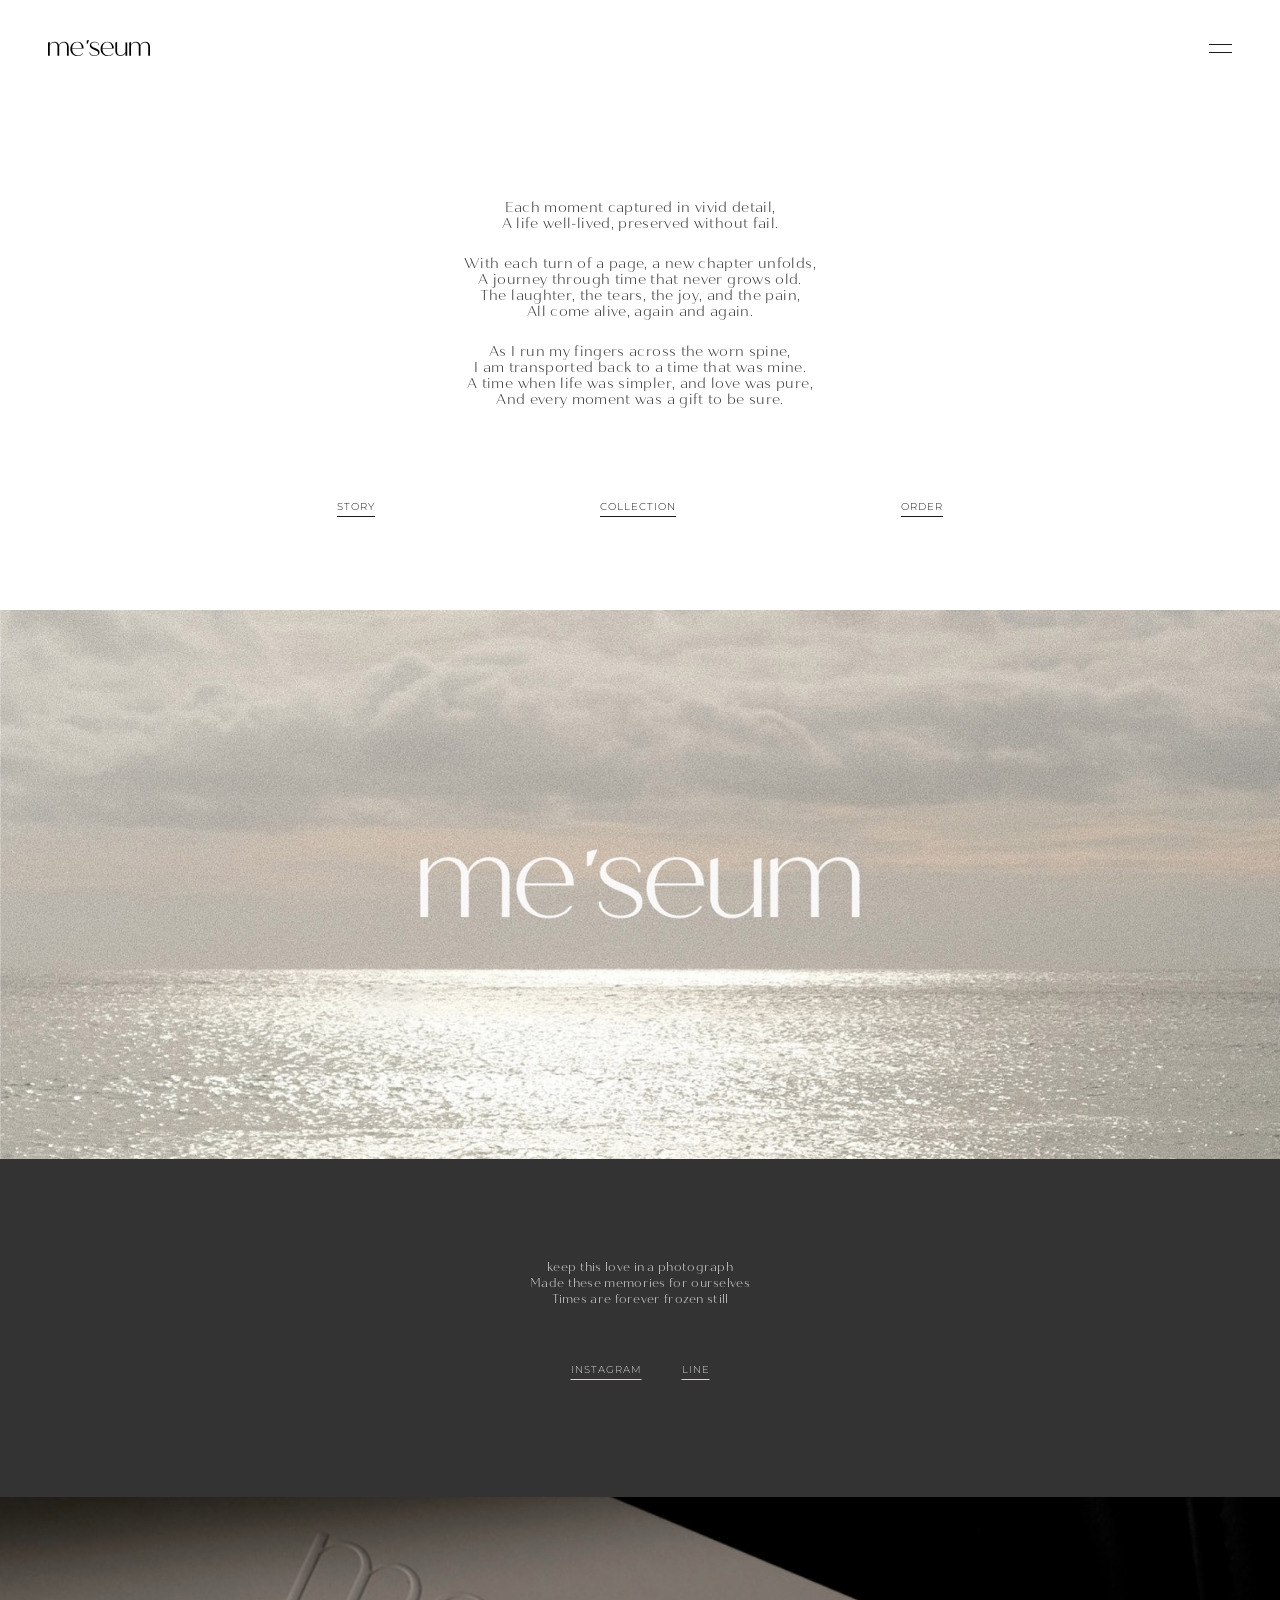
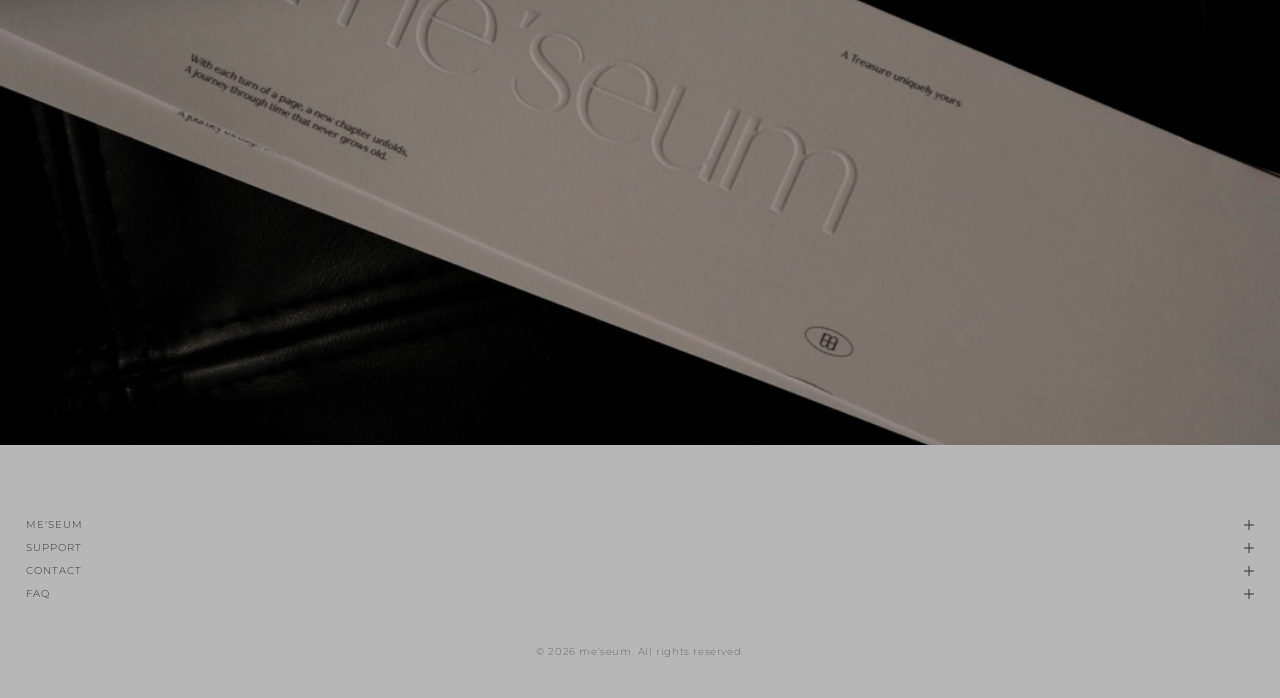
==== index.html @ 97effd2e "Initial commit: me'seum static site Ready for deployment — excludes design reference material (a首頁/," ====
<!DOCTYPE html>
<html lang="zh-Hant">
<head>
<meta charset="UTF-8">
<meta name="viewport" content="width=device-width, initial-scale=1.0, maximum-scale=1.0, user-scalable=no">
<title>me'seum — A Treasure uniquely yours</title>
<meta name="description" content="me'seum，將每一段回憶收藏成冊。專屬於你的紀念相冊品牌。">
<link rel="icon" href="images/logo.svg" type="image/svg+xml">
<link rel="preconnect" href="https://fonts.googleapis.com">
<link rel="preconnect" href="https://fonts.gstatic.com" crossorigin>
<link href="https://fonts.googleapis.com/css2?family=Noto+Serif+TC:wght@200&display=swap" rel="stylesheet">
<link rel="stylesheet" href="style.css?v=9">
</head>
<body>

<header class="site-header" id="siteHeader">
  <a href="#top" class="logo" aria-label="me'seum">
    <img src="images/logo.svg" alt="me'seum">
  </a>
  <button class="menu-toggle" id="menuToggle" aria-label="開啟選單" aria-expanded="false">
    <span></span>
    <span></span>
  </button>
</header>

<nav class="mobile-nav" id="mobileNav">
  <ul>
    <li><a href="story.html" class="nav-link">STORY</a></li>
    <li><a href="collection.html" class="nav-link">COLLECTION</a></li>
    <li><a href="order.html" class="nav-link">ORDER</a></li>
    <li><a href="cart.html" class="nav-link">CART<span data-cart-count hidden></span></a></li>
    <li><a href="lookup.html" class="nav-link">TRACK</a></li>
  </ul>
</nav>

<main id="top">

  <section class="hero" id="story">
    <div class="hero__poem">
      <p>Each moment captured in vivid detail,<br>
      A life well-lived, preserved without fail.</p>

      <p>With each turn of a page, a new chapter unfolds,<br>
      A journey through time that never grows old.<br>
      The laughter, the tears, the joy, and the pain,<br>
      All come alive, again and again.</p>

      <p>As I run my fingers across the worn spine,<br>
      I am transported back to a time that was mine.<br>
      A time when life was simpler, and love was pure,<br>
      And every moment was a gift to be sure.</p>
    </div>

    <ul class="hero__links">
      <li><a href="story.html" class="nav-link">STORY</a></li>
      <li><a href="collection.html" class="nav-link">COLLECTION</a></li>
      <li><a href="order.html" class="nav-link">ORDER</a></li>
    </ul>
  </section>

  <section class="photo-banner" id="collection">
    <img src="images/hero-sea.jpg" alt="me'seum — 平靜海面與天空，象徵時間靜止的回憶片刻" loading="lazy">
  </section>

  <section class="quote" id="quote">
    <p>keep this love in a photograph<br>
    Made these memories for ourselves<br>
    Times are forever frozen still</p>

    <ul class="quote__links">
      <li><a href="https://www.instagram.com/meseum.book?igsh=dnBoNGhxOWt0dWF4" class="nav-link" target="_blank" rel="noopener">INSTAGRAM</a></li>
      <li><a href="https://lin.ee/RDZ6yvA" class="nav-link" target="_blank" rel="noopener">LINE</a></li>
    </ul>
  </section>

  <section class="footer-visual">
    <img src="images/footer-product.jpg" alt="me'seum 紀念相冊實品照" loading="lazy">
  </section>

</main>

<div class="footer-links" id="footerLinks">
  <div class="footer-links__item" data-accordion>
    <button type="button" class="footer-links__row">
      <span>ME'SEUM</span>
      <span class="footer-links__icon"><span></span><span></span></span>
    </button>
    <div class="footer-links__panel">
      <a href="story.html" class="footer-links__sub">關於 meseum</a>
    </div>
  </div>

  <div class="footer-links__item" data-accordion>
    <button type="button" class="footer-links__row">
      <span>SUPPORT</span>
      <span class="footer-links__icon"><span></span><span></span></span>
    </button>
    <div class="footer-links__panel">
      <a href="lookup.html" class="footer-links__sub">訂單查詢</a>
      <a href="customer-service.html?tab=payment" class="footer-links__sub">付款方式</a>
      <a href="customer-service.html?tab=terms" class="footer-links__sub">訂購須知</a>
      <a href="customer-service.html?tab=overseas" class="footer-links__sub">海外服務</a>
    </div>
  </div>

  <div class="footer-links__item" data-accordion>
    <button type="button" class="footer-links__row">
      <span>CONTACT</span>
      <span class="footer-links__icon"><span></span><span></span></span>
    </button>
    <div class="footer-links__panel">
      <a href="https://lin.ee/RDZ6yvA" class="footer-links__sub" target="_blank" rel="noopener">LINE</a>
      <a href="https://www.instagram.com/meseum.book?igsh=dnBoNGhxOWt0dWF4" class="footer-links__sub" target="_blank" rel="noopener">INSTAGRAM</a>
      <a href="mailto:meseum.book@gmail.com" class="footer-links__sub">EMAIL</a>
    </div>
  </div>

  <div class="footer-links__item" data-accordion>
    <button type="button" class="footer-links__row">
      <span>FAQ</span>
      <span class="footer-links__icon"><span></span><span></span></span>
    </button>
    <div class="footer-links__panel">
      <a href="customer-service.html" class="footer-links__sub">常見問題</a>
    </div>
  </div>

  <p class="footer-links__copyright">&copy; <span id="year"></span> me&rsquo;seum. All rights reserved.</p>
</div>

<script src="cart-store.js?v=7"></script>
<script src="script.js?v=11"></script>
</body>
</html>
---- style.css ----
/* ---------- Fonts ---------- */
@font-face {
  font-family: 'Quiche Sans';
  src: url('fonts/QuicheSans-Light.otf') format('opentype');
  font-weight: 300;
  font-style: normal;
  font-display: swap;
  /* Fontspring demo build swaps several glyphs for promo dingbats — hyphen,
     parentheses, slash, and the digit 4 confirmed so far; restrict this face
     to the letters/digits/space known to be safe so the fallback font in the
     stack supplies the rest. If another swapped glyph turns up, exclude its
     code point here too. */
  unicode-range: U+20, U+30-33, U+35-39, U+41-5A, U+61-7A;
}

@font-face {
  font-family: 'Quiche Sans';
  src: url('fonts/QuicheSans-LightItalic.otf') format('opentype');
  font-weight: 300;
  font-style: italic;
  font-display: swap;
  unicode-range: U+20, U+30-33, U+35-39, U+41-5A, U+61-7A;
}

@font-face {
  font-family: 'Montserrat';
  src: url('fonts/Montserrat-Variable.ttf') format('truetype-variations');
  font-weight: 100 900;
  font-style: normal;
  font-display: swap;
}

:root {
  --dark-gray: #333333;
}

/* ---------- Reset & base ---------- */
* {
  margin: 0;
  padding: 0;
  box-sizing: border-box;
}

html {
  scroll-behavior: smooth;
}

body {
  font-family: 'Quiche Sans', 'Noto Sans TC', sans-serif;
  font-weight: 300;
  color: #1a1a1a;
  background: #fff;
  -webkit-font-smoothing: antialiased;
  overflow-x: hidden;
}

img {
  display: block;
  max-width: 100%;
}

a {
  color: inherit;
  text-decoration: none;
}

ul {
  list-style: none;
}

/* nav / menu copy: Montserrat Light, 10pt, tracking 0.1em */
.nav-link {
  font-family: 'Montserrat', sans-serif;
  font-weight: 300;
  font-size: 10px;
  letter-spacing: 0.1em;
  text-underline-offset: 6px;
  text-decoration: underline;
  text-decoration-thickness: 1px;
  transition: opacity 0.25s ease;
}

.nav-link:hover {
  opacity: 0.55;
}

/* ---------- Header ---------- */
.site-header {
  position: fixed;
  top: 0;
  left: 0;
  right: 0;
  z-index: 100;
  display: flex;
  align-items: center;
  justify-content: space-between;
  padding: 40px 26px 20px;
  background: rgba(255, 255, 255, 0.92);
  backdrop-filter: blur(6px);
  transition: background 0.3s ease;
}

.logo img {
  height: 16px;
  width: auto;
}

.menu-toggle {
  width: 23px;
  height: 9px;
  background: none;
  border: none;
  cursor: pointer;
  display: flex;
  flex-direction: column;
  justify-content: space-between;
  padding: 0;
}

.menu-toggle span {
  display: block;
  height: 1px;
  width: 100%;
  background: #1a1a1a;
  transition: transform 0.3s ease, opacity 0.3s ease;
}

.menu-toggle[aria-expanded="true"] span:nth-child(1) {
  transform: translateY(4px) rotate(45deg);
}

.menu-toggle[aria-expanded="true"] span:nth-child(2) {
  transform: translateY(-4px) rotate(-45deg);
}

/* ---------- Mobile nav overlay ---------- */
.mobile-nav {
  position: fixed;
  inset: 0;
  z-index: 90;
  background: #fff;
  display: flex;
  flex-direction: column;
  align-items: center;
  justify-content: center;
  gap: 56px;
  opacity: 0;
  visibility: hidden;
  transform: translateY(-8px);
  transition: opacity 0.35s ease, transform 0.35s ease, visibility 0.35s;
}

.mobile-nav.is-open {
  opacity: 1;
  visibility: visible;
  transform: translateY(0);
}

.mobile-nav ul {
  display: flex;
  flex-direction: column;
  align-items: center;
  gap: 32px;
}

.mobile-nav .nav-link {
  font-size: 15px;
  text-decoration: none;
}

/* ---------- Hero / poem ---------- */
.hero {
  padding: 509px 26px 40px;
}

.hero__poem {
  display: flex;
  flex-direction: column;
  gap: 1.5em;
}

/* body copy: Quiche Sans Light, 12pt, tracking 0.025em, line-height 16pt */
.hero__poem p {
  font-family: 'Quiche Sans', 'Montserrat', sans-serif;
  font-weight: 300;
  font-size: 12px;
  line-height: 16px;
  letter-spacing: 0.025em;
  color: #333;
}

.hero__links {
  display: flex;
  justify-content: space-between;
  align-items: center;
  margin-top: 87px;
  padding: 0 17px;
}

/* ---------- Photo banner ---------- */
.photo-banner {
  position: relative;
  width: 100%;
  aspect-ratio: 1 / 1;
  overflow: hidden;
}

.photo-banner img {
  width: 100%;
  height: 100%;
  object-fit: cover;
}

/* ---------- Quote section ---------- */
.quote {
  background: var(--dark-gray);
  color: #d9d6d2;
  padding: 71px 26px 88px;
}

.quote p {
  font-family: 'Quiche Sans', 'Montserrat', sans-serif;
  font-weight: 300;
  font-size: 12px;
  line-height: 16px;
  letter-spacing: 0.025em;
}

.quote__links {
  display: flex;
  gap: 40px;
  margin-top: 51px;
  padding: 0 17px;
}

.quote .nav-link {
  color: #d9d6d2;
}

/* ---------- Footer visual ---------- */
.footer-visual {
  width: 100%;
  aspect-ratio: 839 / 1130;
  background: #000;
  overflow: hidden;
}

.footer-visual img {
  width: 100%;
  height: 100%;
  object-fit: cover;
  opacity: 0.96;
}

/* ---------- Footer accordion links (shown on every page) ---------- */
.footer-links {
  background: #b7b7b7;
  padding: 68px 0 40px;
}

.footer-links__row {
  width: 100%;
  display: flex;
  align-items: center;
  justify-content: space-between;
  gap: 12px;
  padding: 5px 26px;
  background: none;
  border: none;
  cursor: pointer;
  font-family: 'Montserrat', sans-serif;
  font-weight: 300;
  font-size: 10px;
  letter-spacing: 0.1em;
  color: #333333;
  text-transform: uppercase;
}

.footer-links__icon {
  position: relative;
  width: 10px;
  height: 10px;
  flex: none;
}

.footer-links__icon span {
  position: absolute;
  background: #333333;
}

.footer-links__icon span:nth-child(1) {
  top: 50%;
  left: 0;
  width: 100%;
  height: 1px;
  transform: translateY(-50%);
}

.footer-links__icon span:nth-child(2) {
  left: 50%;
  top: 0;
  width: 1px;
  height: 100%;
  transform: translateX(-50%);
  transition: transform 0.2s ease;
}

.footer-links__item.is-open .footer-links__icon span:nth-child(2) {
  transform: translateX(-50%) scaleY(0);
}

.footer-links__panel {
  display: none;
  flex-direction: column;
  gap: 10px;
  padding: 4px 26px 14px;
}

.footer-links__item.is-open .footer-links__panel {
  display: flex;
}

.footer-links__sub {
  font-family: 'Noto Serif TC', serif;
  font-weight: 200;
  font-size: 12px;
  letter-spacing: 0.025em;
  color: #666666;
  text-decoration: none;
  width: fit-content;
}

.footer-links__sub:hover {
  color: #333333;
}

.footer-links__copyright {
  margin-top: 40px;
  text-align: center;
  font-family: 'Montserrat', sans-serif;
  font-size: 10px;
  letter-spacing: 0.06em;
  color: #666666;
}

/* ---------- Responsive: tablet / desktop ---------- */
@media (min-width: 700px) {
  .site-header {
    padding: 40px 48px 20px;
  }

  .hero {
    padding: 200px 48px 96px;
    display: flex;
    flex-direction: column;
    align-items: center;
  }

  .hero__poem {
    text-align: center;
    align-items: center;
  }

  .hero__poem p {
    font-size: 14px;
  }

  .hero__links {
    max-width: 640px;
    width: 100%;
  }

  .photo-banner,
  .footer-visual {
    aspect-ratio: 16 / 9;
  }

  .quote {
    padding: 100px 48px 120px;
    text-align: center;
    display: flex;
    flex-direction: column;
    align-items: center;
  }

  .quote p {
    text-align: center;
  }
}

@media (min-width: 1080px) {
  .photo-banner,
  .footer-visual {
    aspect-ratio: 21 / 9;
  }
}

/* ---------- Reveal on scroll ---------- */
.reveal {
  opacity: 0;
  transform: translateY(18px);
  transition: opacity 0.4s ease, transform 0.4s ease;
}

.reveal.is-visible {
  opacity: 1;
  transform: translateY(0);
}
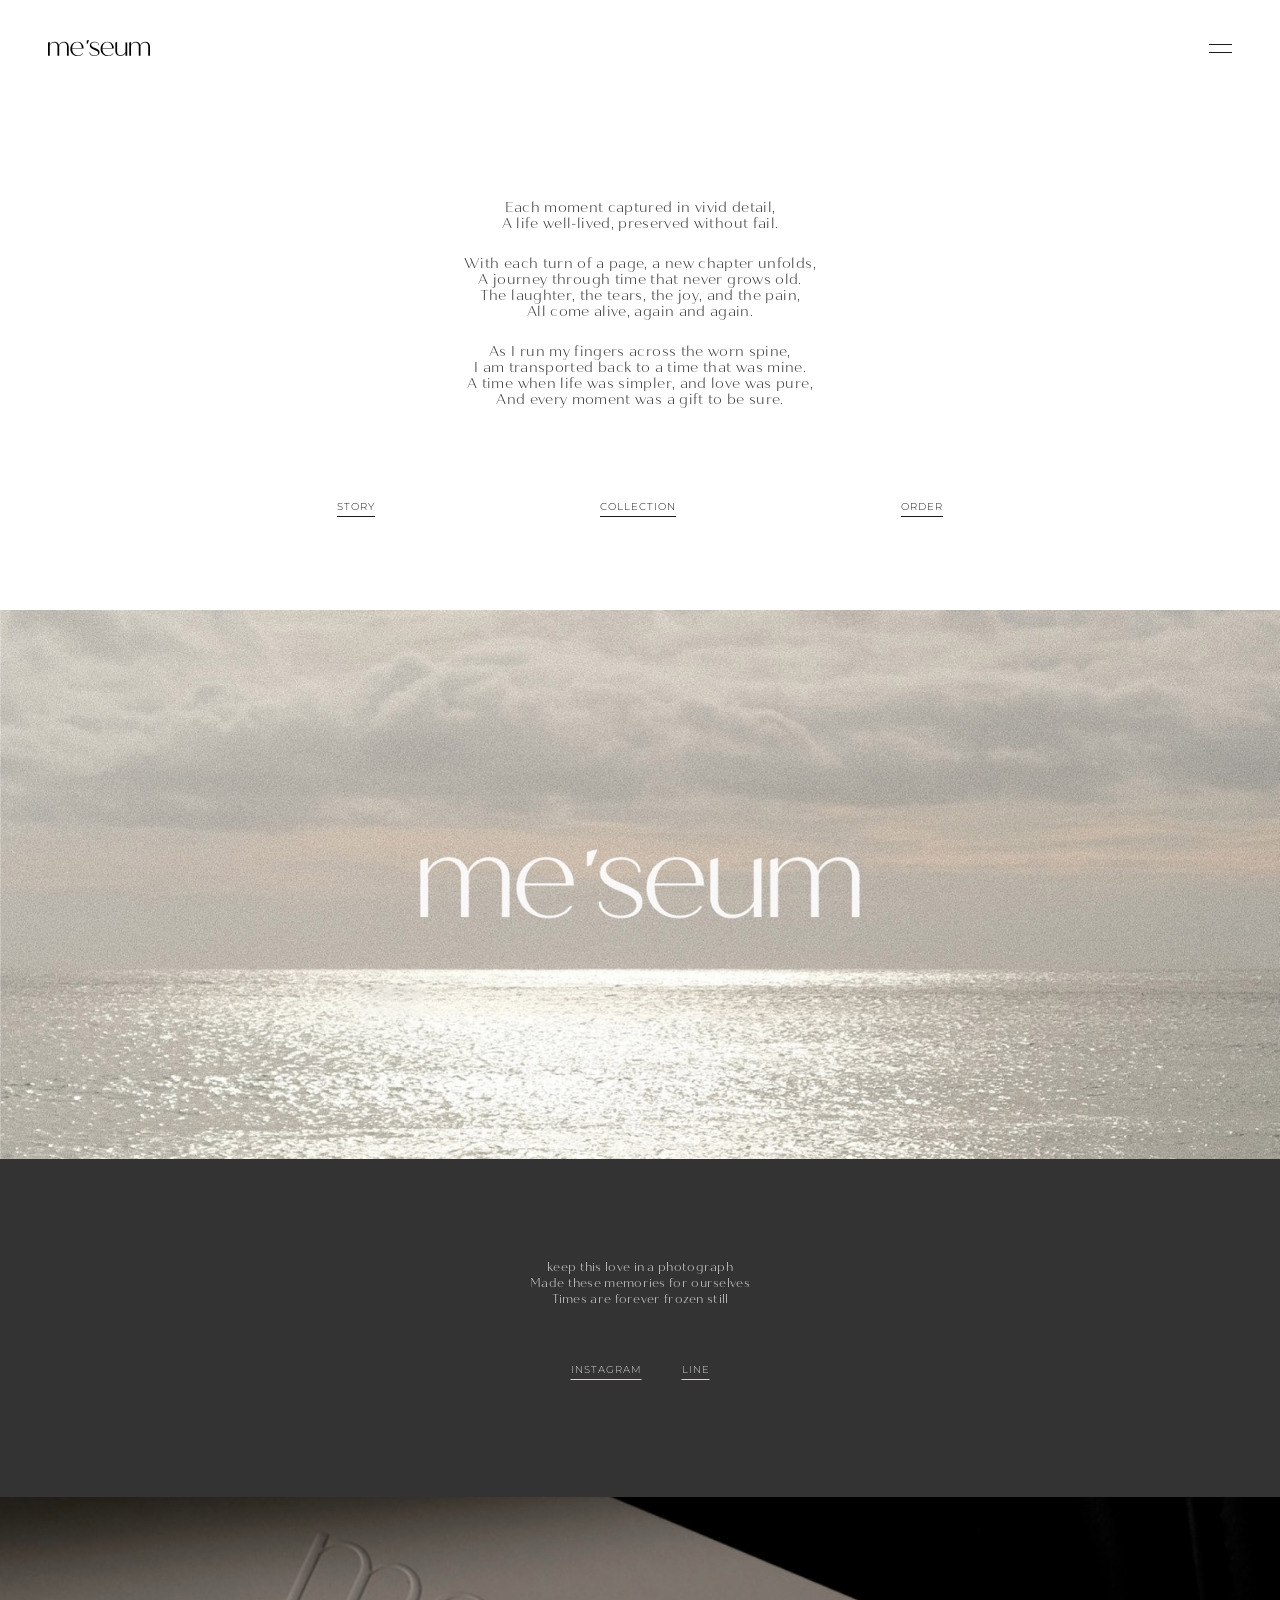
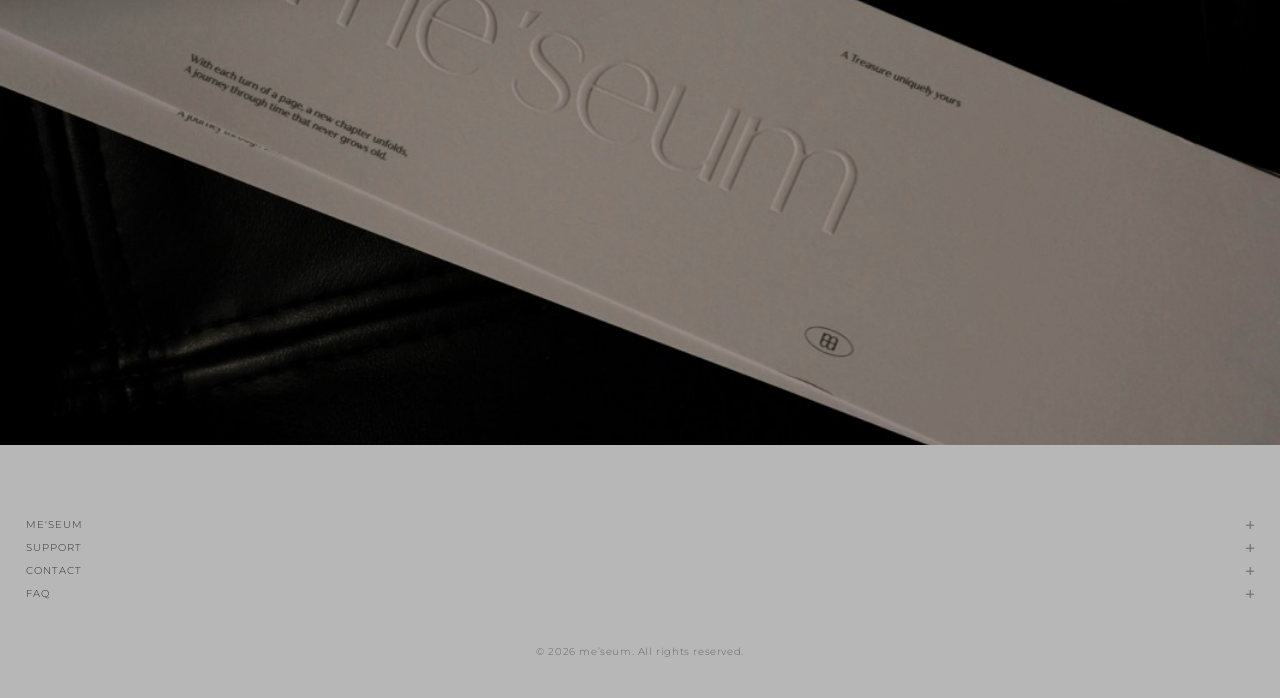
==== commit ca75536c: "Update cart shipping, story page, and collection/production pages Co-Authored-By: Claude Sonnet 5 <n" ====
--- a/index.html
+++ b/index.html
@@ -9,7 +9,7 @@
 <link rel="preconnect" href="https://fonts.googleapis.com">
 <link rel="preconnect" href="https://fonts.gstatic.com" crossorigin>
 <link href="https://fonts.googleapis.com/css2?family=Noto+Serif+TC:wght@200&display=swap" rel="stylesheet">
-<link rel="stylesheet" href="style.css?v=9">
+<link rel="stylesheet" href="style.css?v=13">
 </head>
 <body>
 
@@ -25,11 +25,10 @@
 
 <nav class="mobile-nav" id="mobileNav">
   <ul>
-    <li><a href="story.html" class="nav-link">STORY</a></li>
-    <li><a href="collection.html" class="nav-link">COLLECTION</a></li>
-    <li><a href="order.html" class="nav-link">ORDER</a></li>
-    <li><a href="cart.html" class="nav-link">CART<span data-cart-count hidden></span></a></li>
-    <li><a href="lookup.html" class="nav-link">TRACK</a></li>
+    <li><a href="collection.html" class="nav-link">Collection</a></li>
+    <li><a href="order.html" class="nav-link">Order</a></li>
+    <li><a href="cart.html" class="nav-link">Cart<span data-cart-count hidden></span></a></li>
+    <li><a href="lookup.html" class="nav-link">Track</a></li>
   </ul>
 </nav>
 
@@ -109,9 +108,9 @@
       <span class="footer-links__icon"><span></span><span></span></span>
     </button>
     <div class="footer-links__panel">
-      <a href="https://lin.ee/RDZ6yvA" class="footer-links__sub" target="_blank" rel="noopener">LINE</a>
-      <a href="https://www.instagram.com/meseum.book?igsh=dnBoNGhxOWt0dWF4" class="footer-links__sub" target="_blank" rel="noopener">INSTAGRAM</a>
-      <a href="mailto:meseum.book@gmail.com" class="footer-links__sub">EMAIL</a>
+      <a href="https://lin.ee/RDZ6yvA" class="footer-links__sub" target="_blank" rel="noopener">Line</a>
+      <a href="https://www.instagram.com/meseum.book?igsh=dnBoNGhxOWt0dWF4" class="footer-links__sub" target="_blank" rel="noopener">Instagram</a>
+      <a href="mailto:meseum.book@gmail.com" class="footer-links__sub">Email</a>
     </div>
   </div>
 
@@ -129,6 +128,6 @@
 </div>
 
 <script src="cart-store.js?v=7"></script>
-<script src="script.js?v=11"></script>
+<script src="script.js?v=12"></script>
 </body>
 </html>
--- a/style.css
+++ b/style.css
@@ -141,9 +141,9 @@
   background: #fff;
   display: flex;
   flex-direction: column;
-  align-items: center;
-  justify-content: center;
-  gap: 56px;
+  align-items: flex-end;
+  justify-content: flex-start;
+  padding: 150px 26px 0;
   opacity: 0;
   visibility: hidden;
   transform: translateY(-8px);
@@ -159,12 +159,16 @@
 .mobile-nav ul {
   display: flex;
   flex-direction: column;
-  align-items: center;
-  gap: 32px;
+  align-items: flex-end;
+  gap: 10px;
 }
 
 .mobile-nav .nav-link {
-  font-size: 15px;
+  font-family: 'Noto Serif TC', serif;
+  font-weight: 300;
+  font-size: 14px;
+  letter-spacing: 0.02em;
+  color: #333;
   text-decoration: none;
 }
 
@@ -278,28 +282,28 @@
 
 .footer-links__icon {
   position: relative;
-  width: 10px;
-  height: 10px;
+  width: 8px;
+  height: 8px;
   flex: none;
 }
 
 .footer-links__icon span {
   position: absolute;
-  background: #333333;
+  background: #666666;
 }
 
 .footer-links__icon span:nth-child(1) {
   top: 50%;
   left: 0;
   width: 100%;
-  height: 1px;
+  height: 0.6px;
   transform: translateY(-50%);
 }
 
 .footer-links__icon span:nth-child(2) {
   left: 50%;
   top: 0;
-  width: 1px;
+  width: 0.6px;
   height: 100%;
   transform: translateX(-50%);
   transition: transform 0.2s ease;
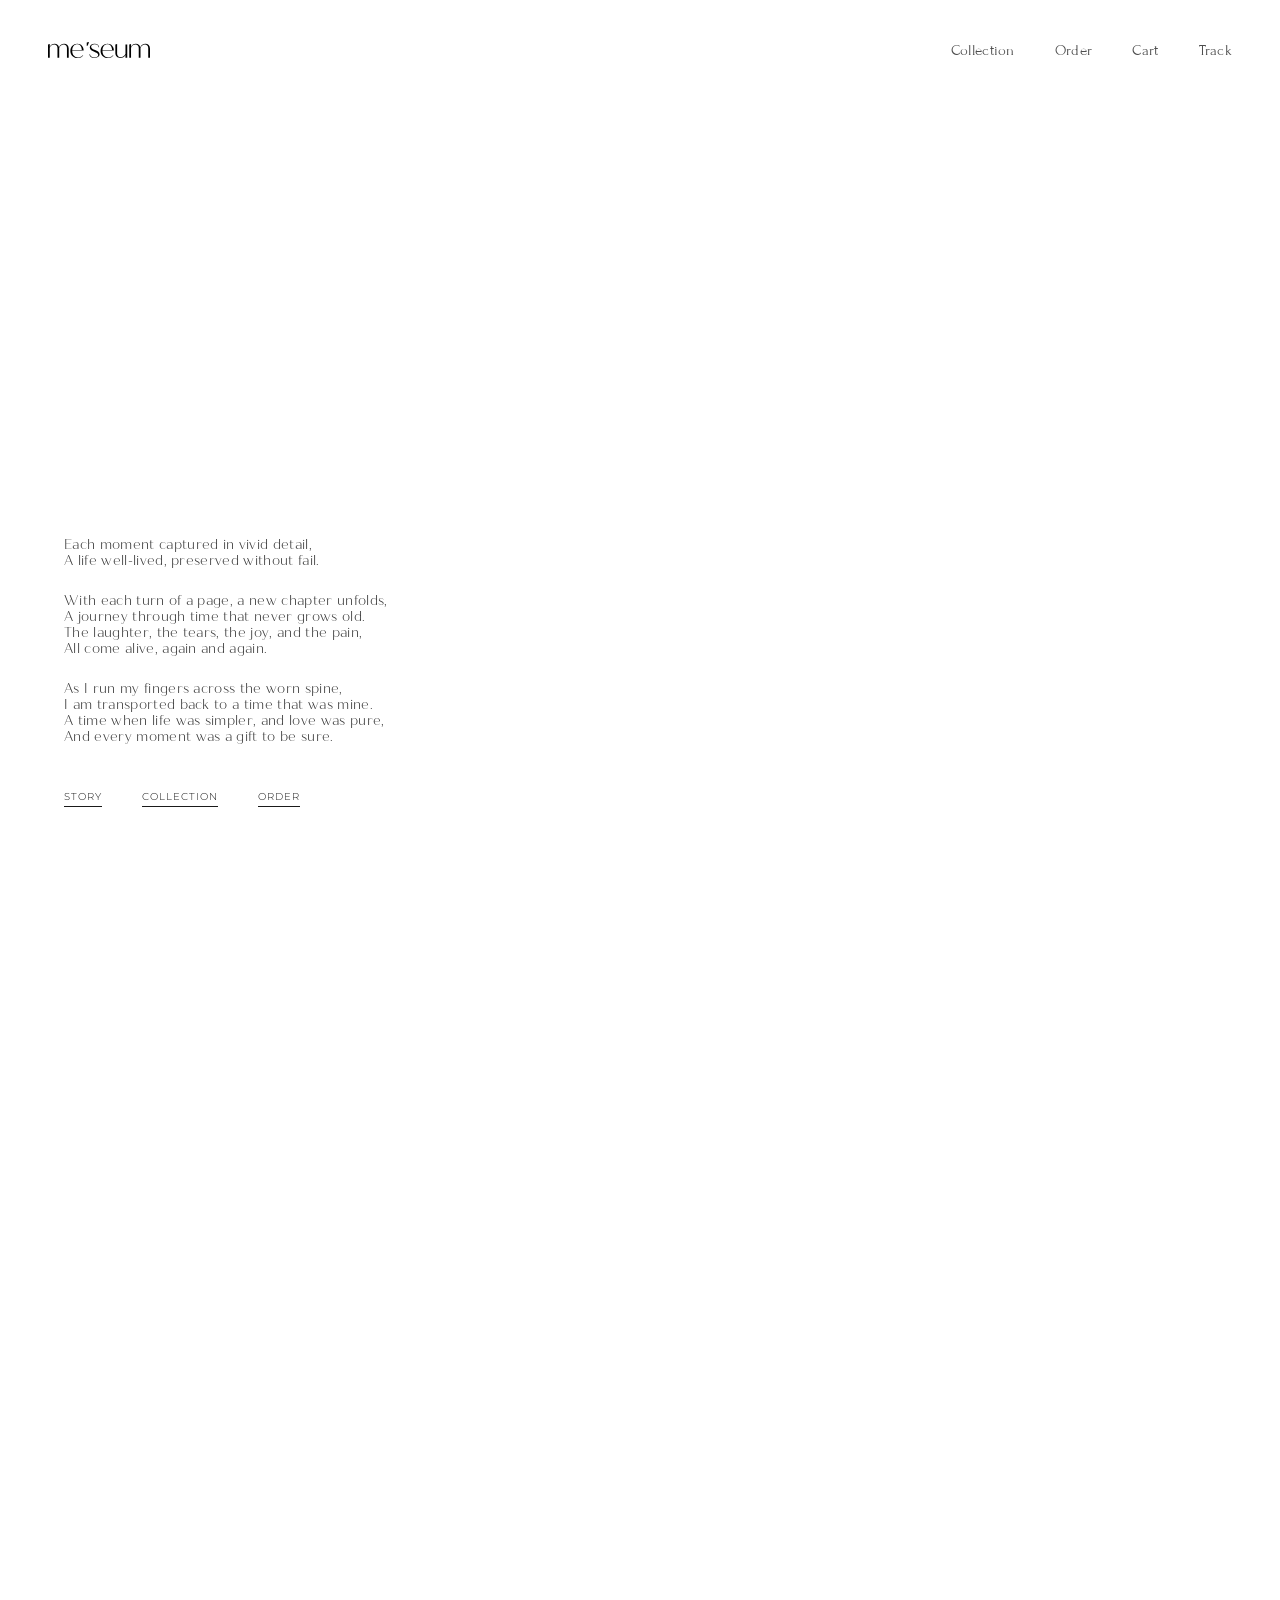
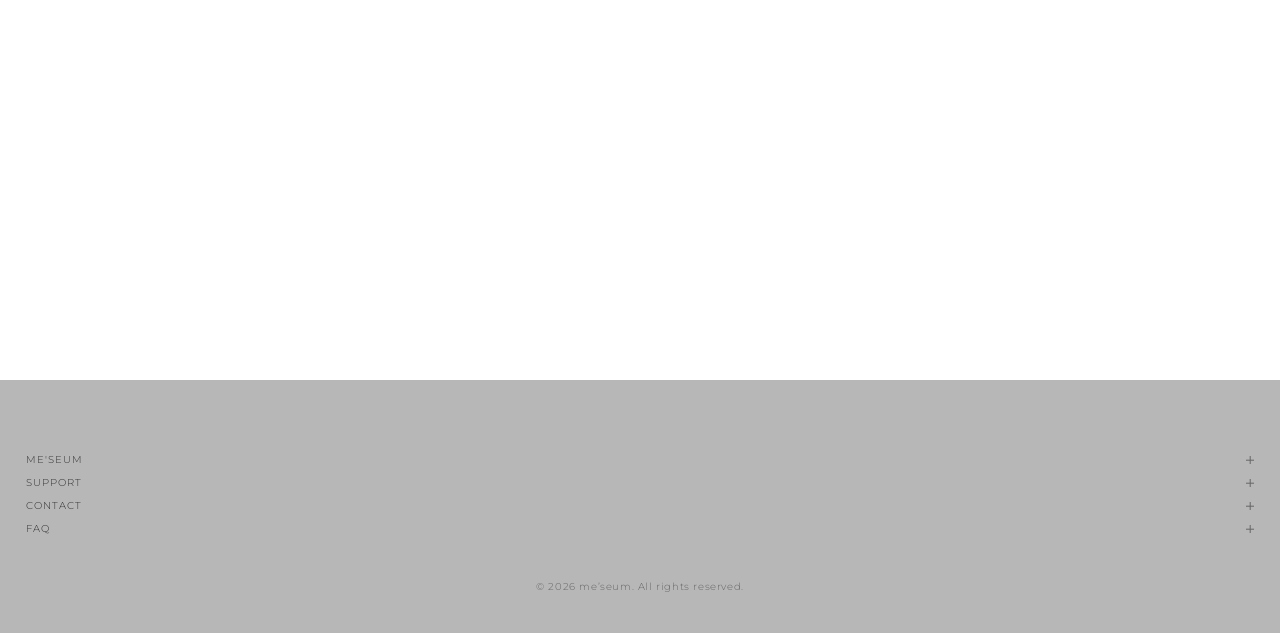
==== commit 54189f88: "Add desktop split-screen layout for home/collection pages and discount code system Desktop (1024px+)" ====
--- a/index.html
+++ b/index.html
@@ -8,15 +8,23 @@
 <link rel="icon" href="images/logo.svg" type="image/svg+xml">
 <link rel="preconnect" href="https://fonts.googleapis.com">
 <link rel="preconnect" href="https://fonts.gstatic.com" crossorigin>
-<link href="https://fonts.googleapis.com/css2?family=Noto+Serif+TC:wght@200&display=swap" rel="stylesheet">
-<link rel="stylesheet" href="style.css?v=13">
+<link href="https://fonts.googleapis.com/css2?family=Forum&family=Noto+Serif+TC:wght@200&display=swap" rel="stylesheet">
+<link rel="stylesheet" href="style.css?v=21">
 </head>
-<body>
+<body class="transparent-header">
 
 <header class="site-header" id="siteHeader">
-  <a href="#top" class="logo" aria-label="me'seum">
+  <a href="/" class="logo" aria-label="me'seum">
     <img src="images/logo.svg" alt="me'seum">
   </a>
+  <nav class="desktop-nav">
+    <ul>
+      <li><a href="collection.html" class="nav-link">Collection</a></li>
+      <li><a href="order.html" class="nav-link">Order</a></li>
+      <li><a href="cart.html" class="nav-link">Cart<span data-cart-count hidden></span></a></li>
+      <li><a href="lookup.html" class="nav-link">Track</a></li>
+    </ul>
+  </nav>
   <button class="menu-toggle" id="menuToggle" aria-label="開啟選單" aria-expanded="false">
     <span></span>
     <span></span>
@@ -34,47 +42,59 @@
 
 <main id="top">
 
-  <section class="hero" id="story">
-    <div class="hero__poem">
-      <p>Each moment captured in vivid detail,<br>
-      A life well-lived, preserved without fail.</p>
+  <div class="split-hero">
+    <div class="split-hero__pin">
 
-      <p>With each turn of a page, a new chapter unfolds,<br>
-      A journey through time that never grows old.<br>
-      The laughter, the tears, the joy, and the pain,<br>
-      All come alive, again and again.</p>
+      <section class="hero" id="story">
+        <div class="hero__poem">
+          <p>Each moment captured in vivid detail,<br>
+          A life well-lived, preserved without fail.</p>
 
-      <p>As I run my fingers across the worn spine,<br>
-      I am transported back to a time that was mine.<br>
-      A time when life was simpler, and love was pure,<br>
-      And every moment was a gift to be sure.</p>
+          <p>With each turn of a page, a new chapter unfolds,<br>
+          A journey through time that never grows old.<br>
+          The laughter, the tears, the joy, and the pain,<br>
+          All come alive, again and again.</p>
+
+          <p>As I run my fingers across the worn spine,<br>
+          I am transported back to a time that was mine.<br>
+          A time when life was simpler, and love was pure,<br>
+          And every moment was a gift to be sure.</p>
+        </div>
+
+        <ul class="hero__links">
+          <li><a href="story.html" class="nav-link">STORY</a></li>
+          <li><a href="collection.html" class="nav-link">COLLECTION</a></li>
+          <li><a href="order.html" class="nav-link">ORDER</a></li>
+        </ul>
+      </section>
+
+      <section class="photo-banner" id="collection">
+        <picture>
+          <source media="(min-width: 1024px)" srcset="images/hero-sea-desktop.jpg">
+          <img src="images/hero-sea.jpg" alt="me'seum — 平靜海面與天空，象徵時間靜止的回憶片刻" loading="lazy">
+        </picture>
+      </section>
+
+      <section class="quote" id="quote">
+        <p>keep this love in a photograph<br>
+        Made these memories for ourselves<br>
+        Times are forever frozen still</p>
+
+        <ul class="quote__links">
+          <li><a href="https://www.instagram.com/meseum.book?igsh=dnBoNGhxOWt0dWF4" class="nav-link" target="_blank" rel="noopener">INSTAGRAM</a></li>
+          <li><a href="https://lin.ee/RDZ6yvA" class="nav-link" target="_blank" rel="noopener">LINE</a></li>
+        </ul>
+      </section>
+
+      <section class="footer-visual">
+        <picture>
+          <source media="(min-width: 1024px)" srcset="images/footer-product-desktop.jpg">
+          <img src="images/footer-product.jpg" alt="me'seum 紀念相冊實品照" loading="lazy">
+        </picture>
+      </section>
+
     </div>
-
-    <ul class="hero__links">
-      <li><a href="story.html" class="nav-link">STORY</a></li>
-      <li><a href="collection.html" class="nav-link">COLLECTION</a></li>
-      <li><a href="order.html" class="nav-link">ORDER</a></li>
-    </ul>
-  </section>
-
-  <section class="photo-banner" id="collection">
-    <img src="images/hero-sea.jpg" alt="me'seum — 平靜海面與天空，象徵時間靜止的回憶片刻" loading="lazy">
-  </section>
-
-  <section class="quote" id="quote">
-    <p>keep this love in a photograph<br>
-    Made these memories for ourselves<br>
-    Times are forever frozen still</p>
-
-    <ul class="quote__links">
-      <li><a href="https://www.instagram.com/meseum.book?igsh=dnBoNGhxOWt0dWF4" class="nav-link" target="_blank" rel="noopener">INSTAGRAM</a></li>
-      <li><a href="https://lin.ee/RDZ6yvA" class="nav-link" target="_blank" rel="noopener">LINE</a></li>
-    </ul>
-  </section>
-
-  <section class="footer-visual">
-    <img src="images/footer-product.jpg" alt="me'seum 紀念相冊實品照" loading="lazy">
-  </section>
+  </div>
 
 </main>
 
@@ -128,6 +148,6 @@
 </div>
 
 <script src="cart-store.js?v=7"></script>
-<script src="script.js?v=12"></script>
+<script src="script.js?v=14"></script>
 </body>
 </html>
--- a/style.css
+++ b/style.css
@@ -52,6 +52,18 @@
   background: #fff;
   -webkit-font-smoothing: antialiased;
   overflow-x: hidden;
+  display: flex;
+  flex-direction: column;
+  min-height: 100vh;
+}
+
+/* Sticky footer: on short pages (e.g. lookup.html with no results yet),
+   main absorbs any leftover viewport height so .footer-links always sits
+   flush against the bottom edge instead of floating mid-page with blank
+   white space below it. Doesn't affect the homepage — .split-hero's own
+   220vh height already exceeds the viewport on its own. */
+main {
+  flex: 1 0 auto;
 }
 
 img {
@@ -172,6 +184,23 @@
   text-decoration: none;
 }
 
+/* ---------- Desktop nav (shown instead of the hamburger at desktop
+   widths) — hidden on mobile/tablet, where the hamburger + overlay handles
+   navigation instead. ---------- */
+.desktop-nav {
+  display: none;
+}
+
+/* ---------- Split-hero wrapper: on mobile/tablet these are just
+   pass-through containers (`display: contents`) so hero/photo-banner/
+   quote/footer-visual stack normally in source order, completely
+   unaffected. The split-screen pinned crossfade layout only exists at
+   the desktop breakpoint below. ---------- */
+.split-hero,
+.split-hero__pin {
+  display: contents;
+}
+
 /* ---------- Hero / poem ---------- */
 .hero {
   padding: 509px 26px 40px;
@@ -209,7 +238,9 @@
   overflow: hidden;
 }
 
+.photo-banner picture,
 .photo-banner img {
+  display: block;
   width: 100%;
   height: 100%;
   object-fit: cover;
@@ -247,6 +278,12 @@
   aspect-ratio: 839 / 1130;
   background: #000;
   overflow: hidden;
+}
+
+.footer-visual picture {
+  display: block;
+  width: 100%;
+  height: 100%;
 }
 
 .footer-visual img {
@@ -399,6 +436,155 @@
   }
 }
 
+/* ---------- Desktop split-hero: left/right full-height columns pinned
+   in place while the page scrolls through them, the hero poem crossfading
+   into the quote (and the sea photo into the product photo) — then the
+   pin releases and the page continues normally into the footer links.
+   Crossfade opacity is driven by collection... no, by script.js reading
+   scroll position (see script.js) and is purely visual — it never blocks
+   or intercepts scrolling, so there's none of the risk that came with
+   trying to do that on the collection page. */
+@media (min-width: 1024px) {
+  /* Transparent only on pages with their own pinned full-height hero
+     visual sitting directly under it (homepage's split-hero, collection's
+     pinned photo groups) — every other page just has plain scrolling
+     content there, which would show through and overlap the logo/nav
+     otherwise. */
+  body.transparent-header .site-header {
+    background: transparent;
+    backdrop-filter: none;
+  }
+
+  .desktop-nav {
+    display: block;
+  }
+
+  .desktop-nav ul {
+    display: flex;
+    gap: 40px;
+  }
+
+  .desktop-nav .nav-link {
+    font-family: 'Forum', 'Noto Serif TC', serif;
+    font-size: 15px;
+    font-weight: 400;
+    letter-spacing: 0.02em;
+    color: #4d4d4d;
+    text-decoration: none;
+  }
+
+  .desktop-nav .nav-link:hover {
+    color: #999999;
+    text-decoration: underline;
+    text-decoration-thickness: 1px;
+    text-underline-offset: 6px;
+    opacity: 1;
+  }
+
+  .menu-toggle {
+    display: none;
+  }
+
+  .split-hero,
+  .split-hero__pin {
+    display: block;
+  }
+
+  .split-hero {
+    position: relative;
+    height: 220vh;
+  }
+
+  .split-hero__pin {
+    position: sticky;
+    top: 0;
+    height: 100vh;
+    display: grid;
+    grid-template-columns: 1fr 1fr;
+    grid-template-rows: 100vh;
+    overflow: hidden;
+  }
+
+  /* Both items in a pair share the same grid cell — CSS Grid lets items
+     overlap like this without needing position: absolute (which, paired
+     with display: flex on the item itself, turned out to have a
+     containing-block quirk in testing: the .hero/.quote pair stretched to
+     the full pinned width instead of just their column). Letting grid's
+     own stretch/overlap size them is simpler and doesn't have that bug. */
+  .split-hero .hero,
+  .split-hero .quote {
+    grid-column: 1;
+    grid-row: 1;
+    width: 100%;
+    height: 100%;
+    display: flex;
+    flex-direction: column;
+    justify-content: flex-end;
+    align-items: flex-start;
+    padding: 0 64px 96px;
+    opacity: 0;
+  }
+
+  .split-hero .photo-banner,
+  .split-hero .footer-visual {
+    grid-column: 2;
+    grid-row: 1;
+    width: 100%;
+    height: 100%;
+    aspect-ratio: auto;
+    opacity: 0;
+  }
+
+  .split-hero .photo-banner img,
+  .split-hero .footer-visual img {
+    opacity: 1;
+  }
+
+  .split-hero .hero,
+  .split-hero .photo-banner {
+    opacity: 1;
+  }
+
+  .split-hero .hero__poem {
+    text-align: left;
+    align-items: flex-start;
+  }
+
+  .split-hero .hero__poem p,
+  .split-hero .quote p {
+    font-size: 13px;
+  }
+
+  .split-hero .hero__links {
+    max-width: none;
+    width: auto;
+    justify-content: flex-start;
+    gap: 40px;
+    margin-top: 40px;
+    padding: 0;
+  }
+
+  .split-hero .quote {
+    background: transparent;
+    color: #1a1a1a;
+    text-align: left;
+    align-items: flex-start;
+  }
+
+  .split-hero .quote p {
+    text-align: left;
+  }
+
+  .split-hero .quote .nav-link {
+    color: #1a1a1a;
+  }
+
+  .split-hero .quote__links {
+    margin-top: 40px;
+    padding: 0;
+  }
+}
+
 /* ---------- Reveal on scroll ---------- */
 .reveal {
   opacity: 0;
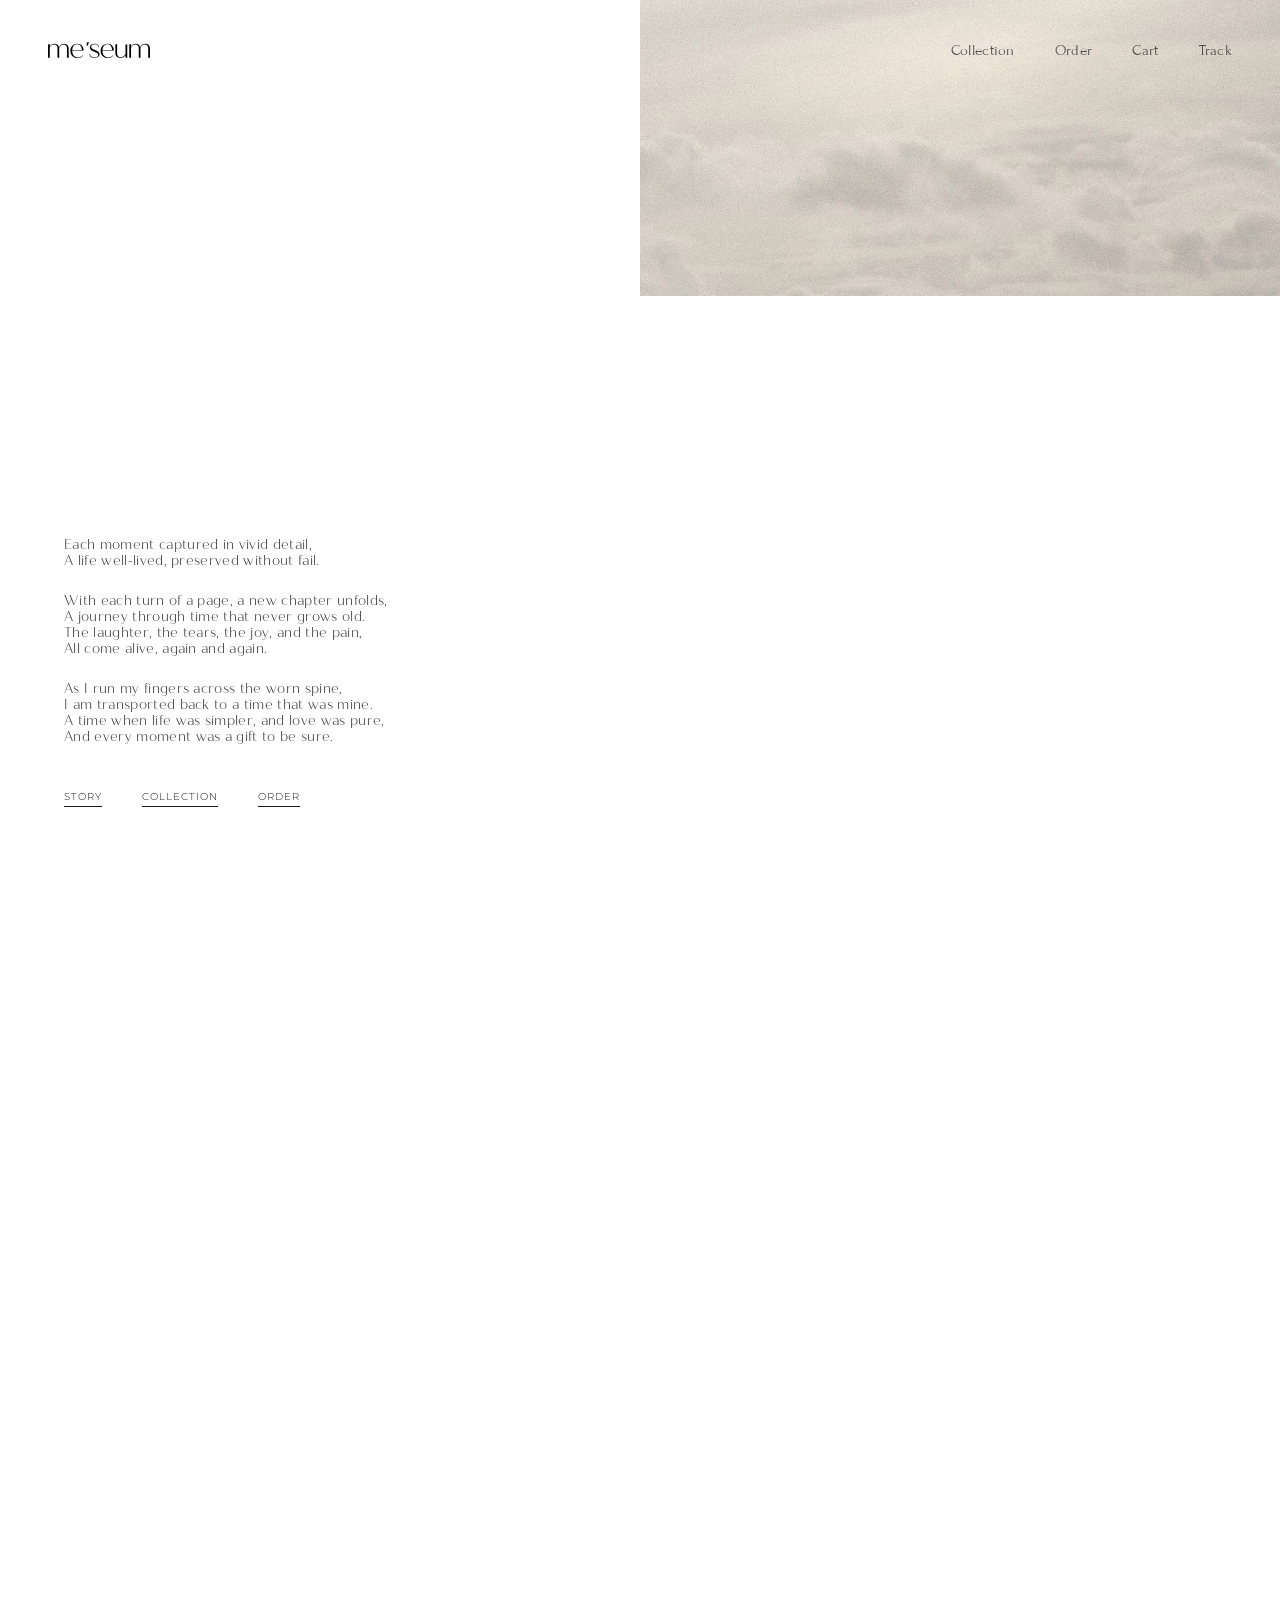
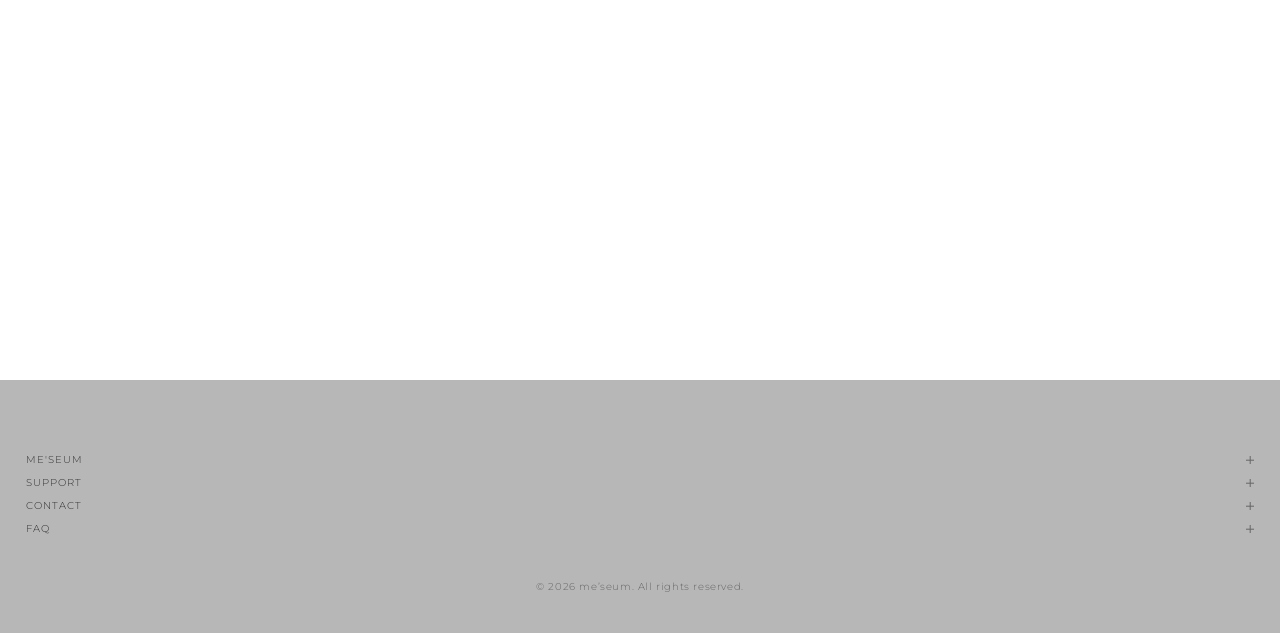
==== commit 1768e3f2: "Fix flat-amount discount codes not reflected in order sheet totals computeCartTotals() only subtract" ====
--- a/index.html
+++ b/index.html
@@ -147,7 +147,7 @@
   <p class="footer-links__copyright">&copy; <span id="year"></span> me&rsquo;seum. All rights reserved.</p>
 </div>
 
-<script src="cart-store.js?v=7"></script>
+<script src="cart-store.js?v=9"></script>
 <script src="script.js?v=14"></script>
 </body>
 </html>
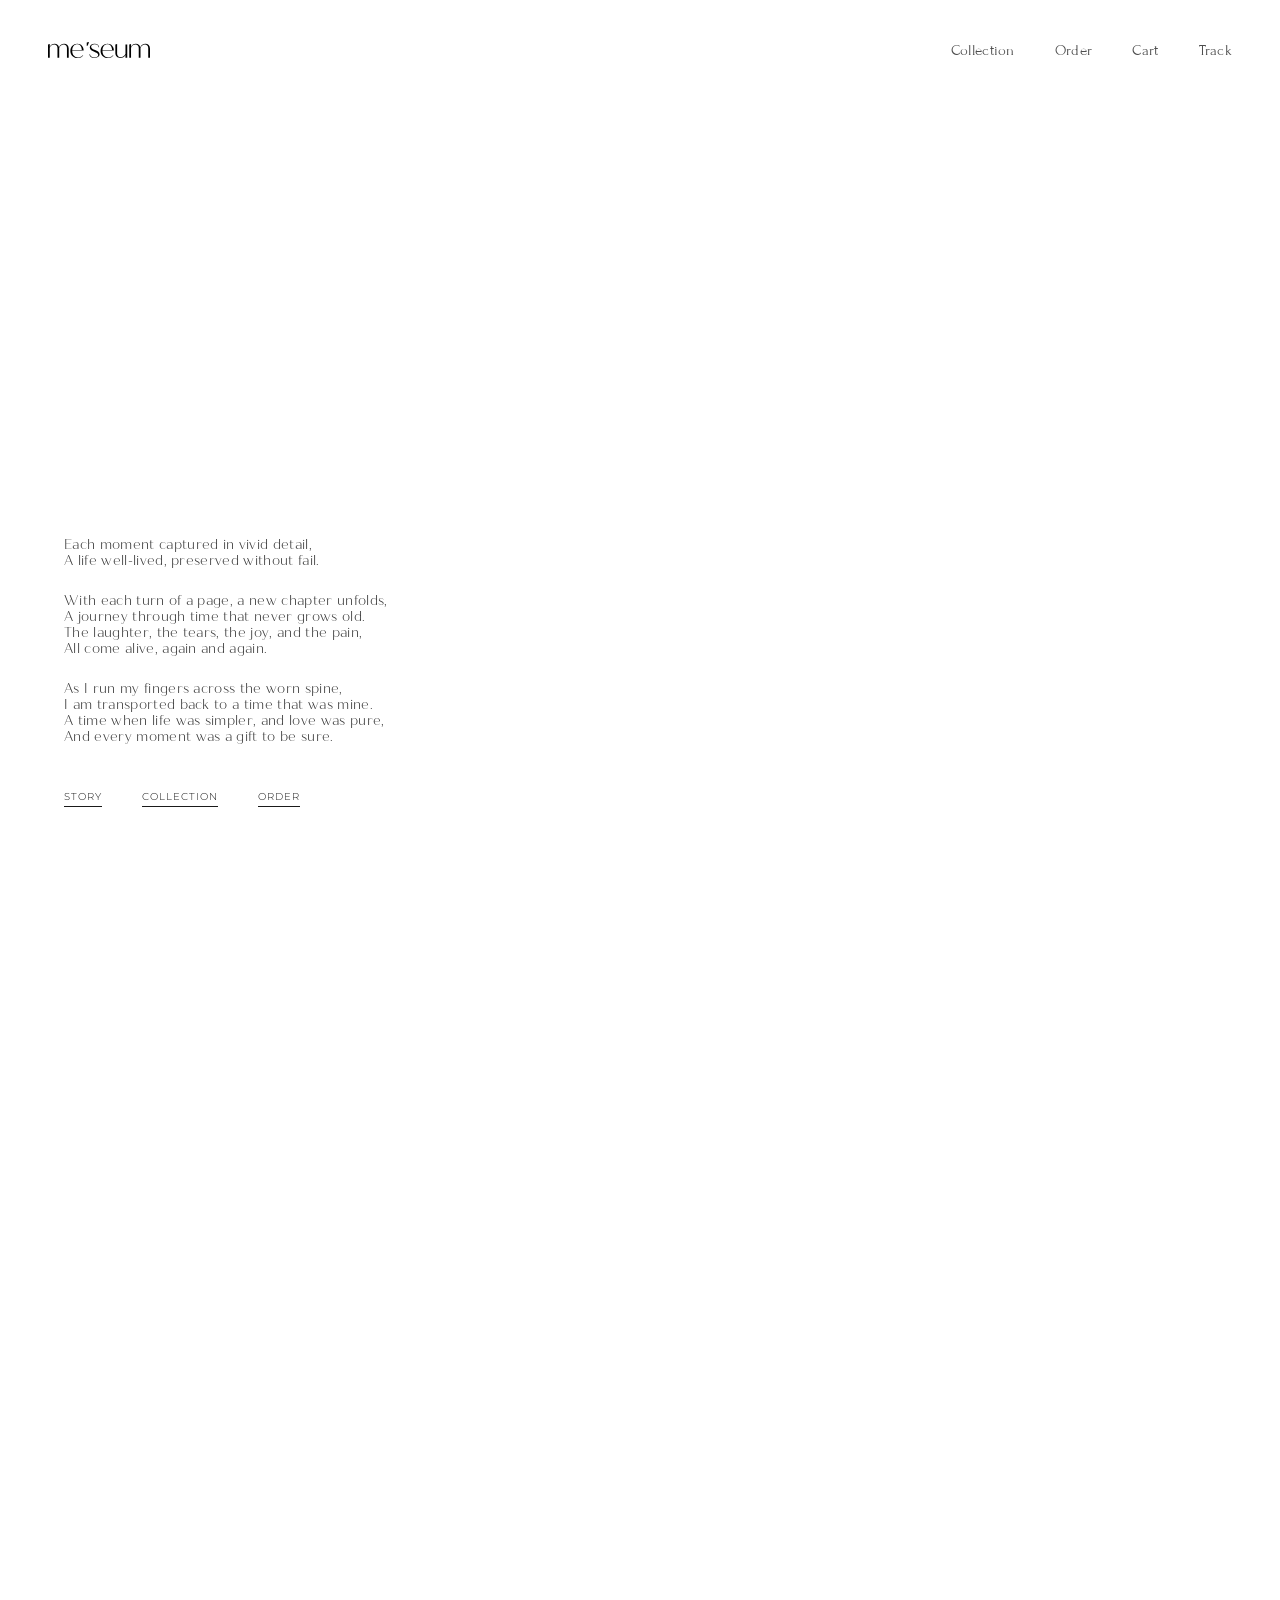
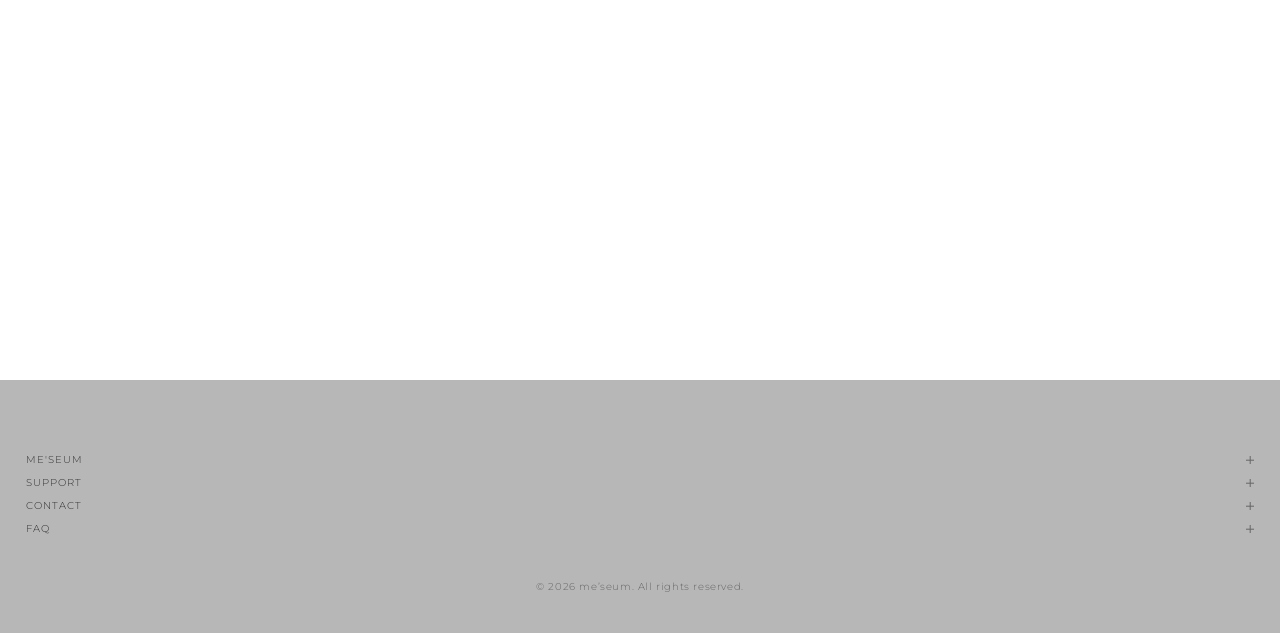
==== commit 0d9be885: "Fix uncaught error on production form pages from missing #year element script.js unconditionally set" ====
--- a/index.html
+++ b/index.html
@@ -148,6 +148,6 @@
 </div>
 
 <script src="cart-store.js?v=9"></script>
-<script src="script.js?v=14"></script>
+<script src="script.js?v=15"></script>
 </body>
 </html>
